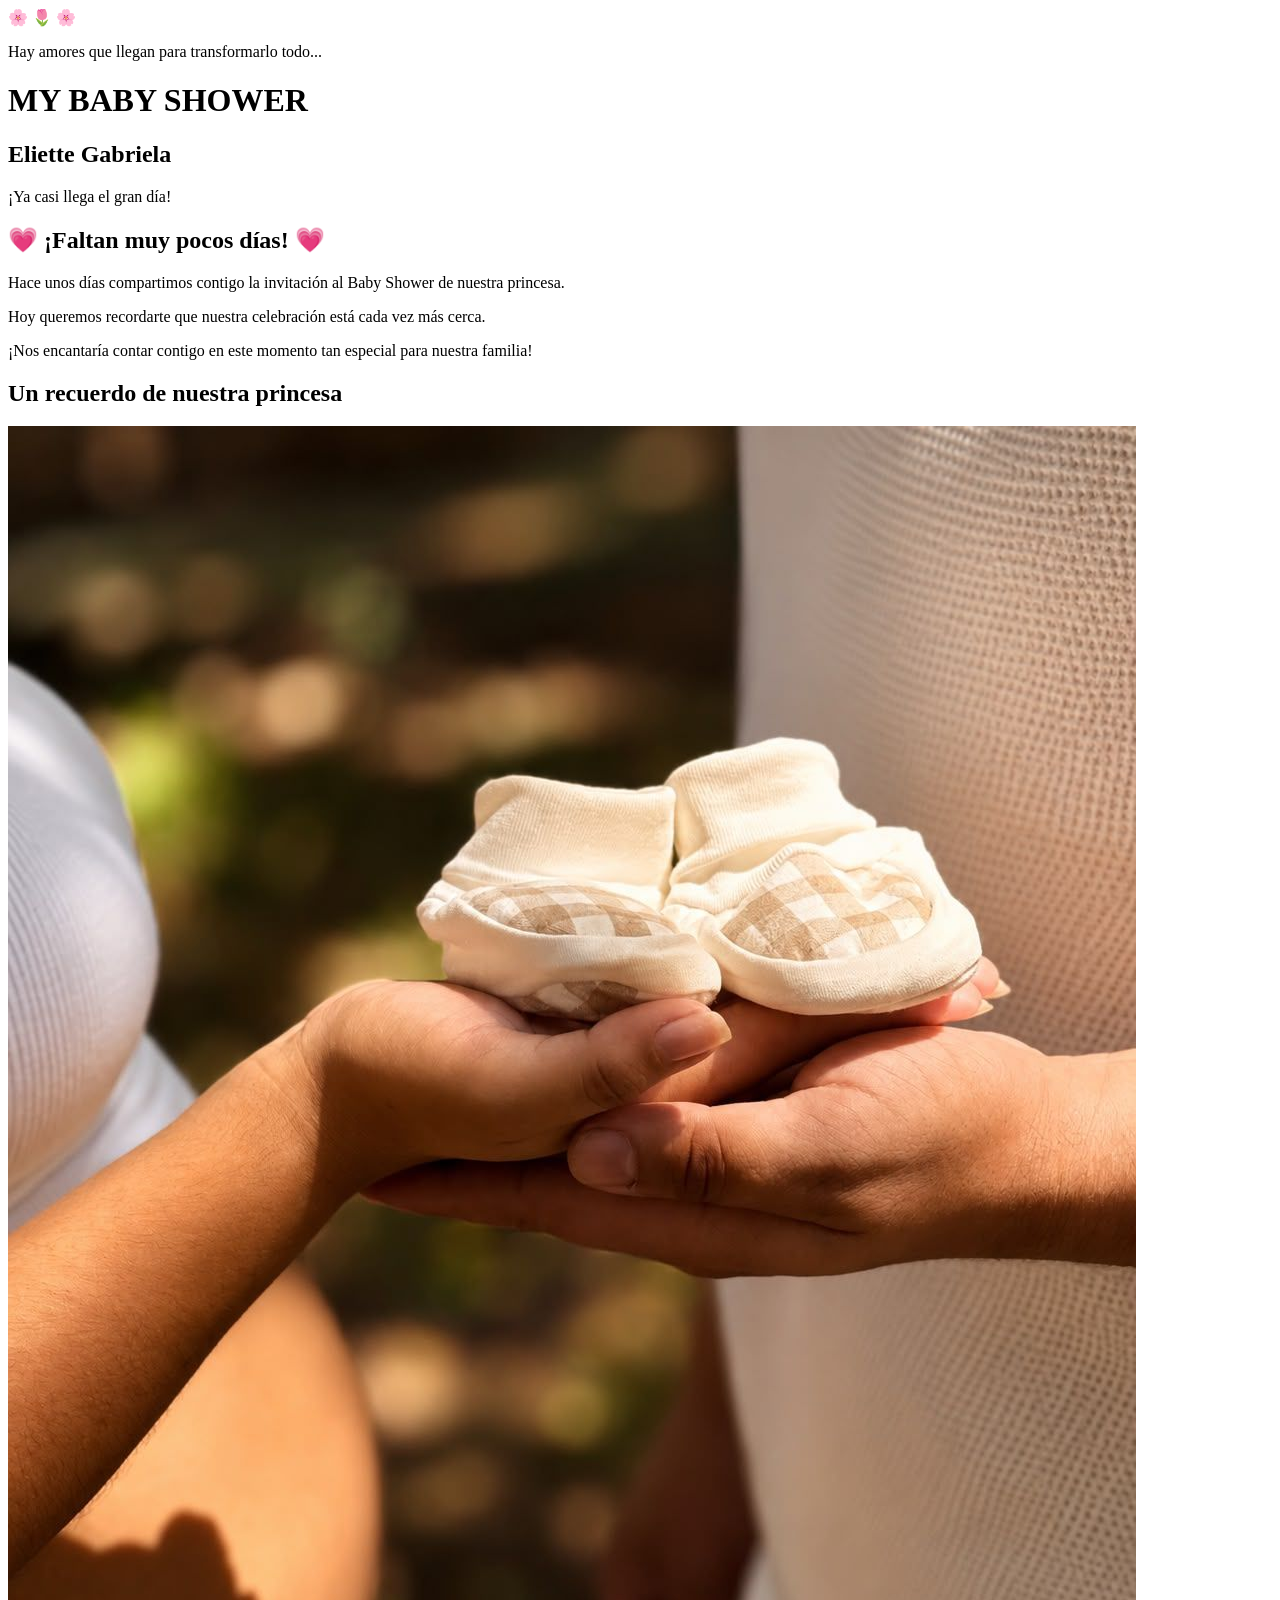
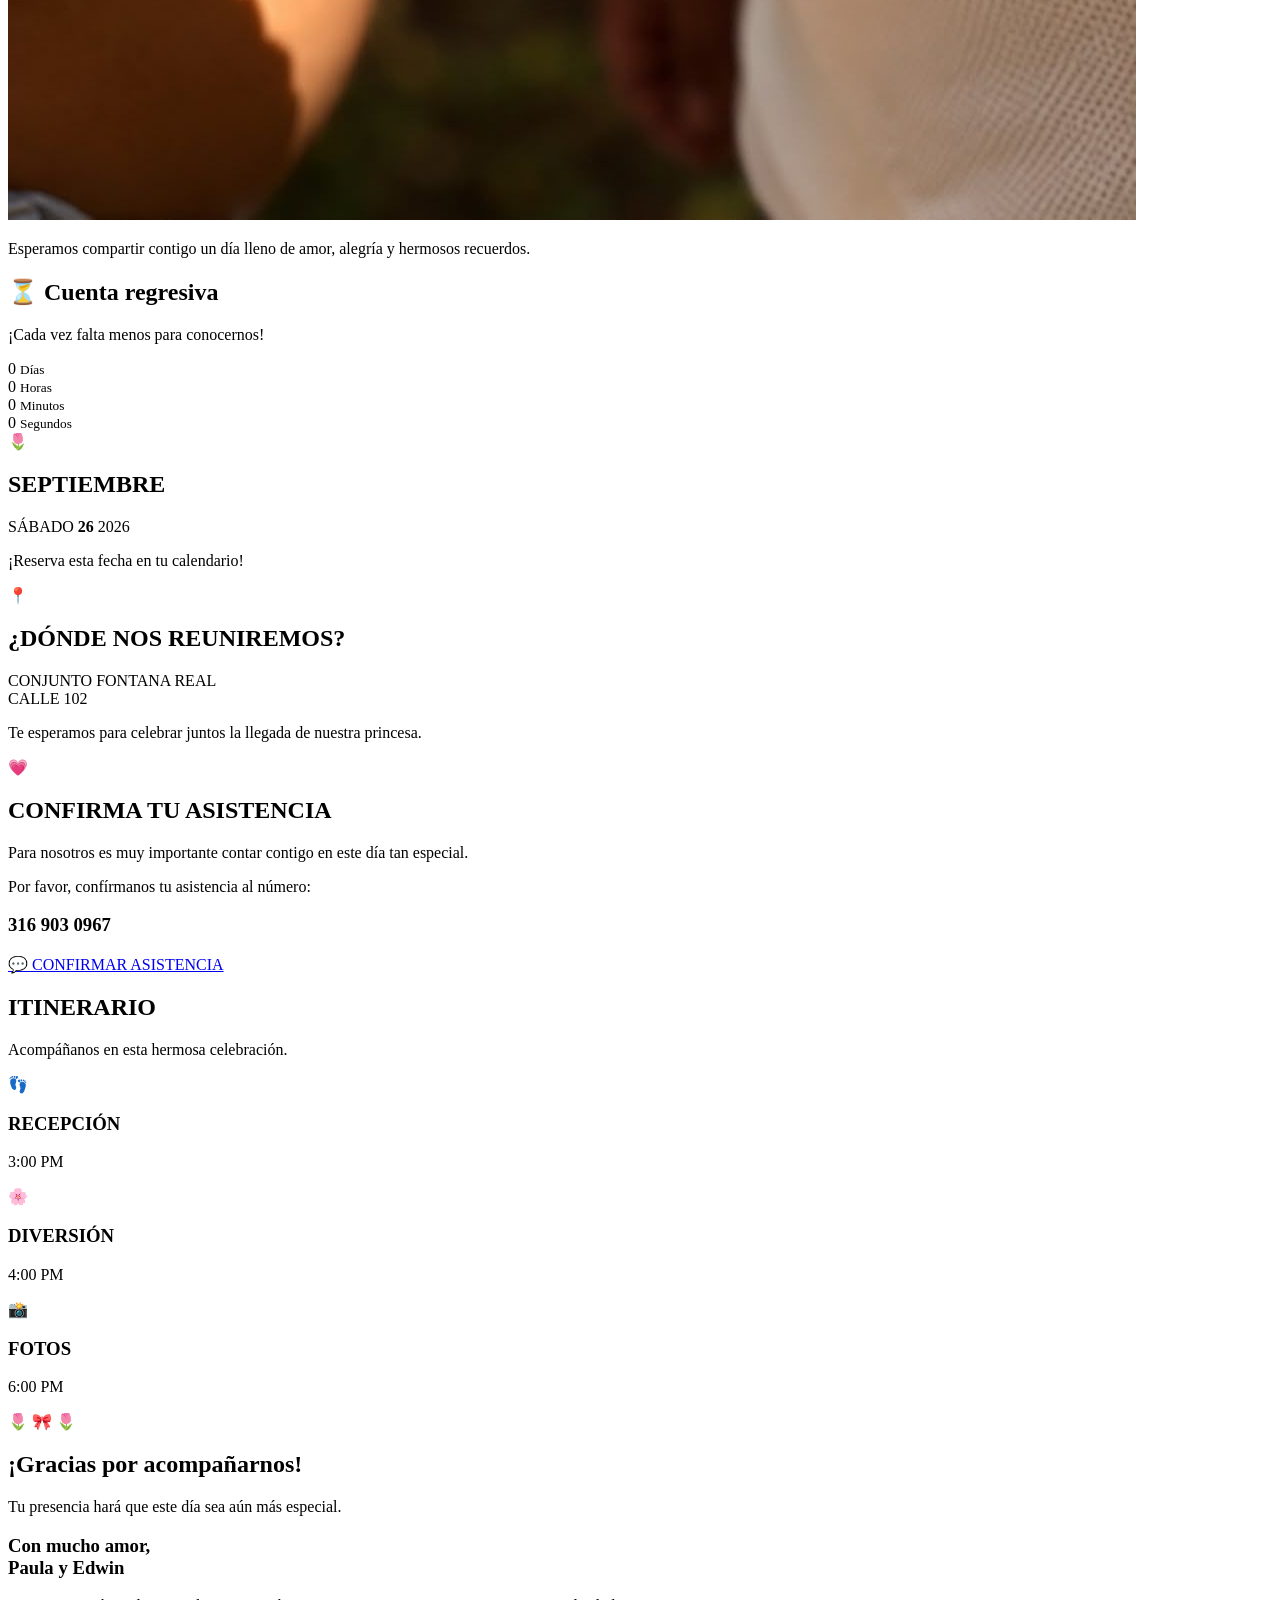
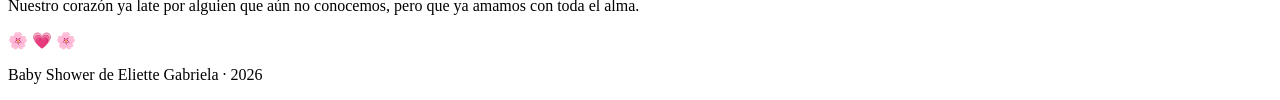
==== index.html @ 3321599f "Add files via upload" ====
<!DOCTYPE html>
<html lang="es">

<head>
    <meta charset="UTF-8">
    <meta name="viewport" content="width=device-width, initial-scale=1.0">

    <title>Recordatorio Baby Shower Eliette Gabriela</title>

    <link rel="stylesheet" href="esilosrecorda.css">
</head>

<body>

    <div class="pagina">

        <!-- ENCABEZADO -->
        <header class="encabezado">

            <div class="flores">🌸 🌷 🌸</div>

            <p class="frase">
                Hay amores que llegan para transformarlo todo...
            </p>

            <h1>MY BABY SHOWER</h1>

            <h2>Eliette Gabriela</h2>

            <p class="subtitulo">
                ¡Ya casi llega el gran día!
            </p>

        </header>


        <!-- MENSAJE PRINCIPAL -->
        <section class="bienvenida">

            <h2>💗 ¡Faltan muy pocos días! 💗</h2>

            <p>
                Hace unos días compartimos contigo la invitación
                al Baby Shower de nuestra princesa.
            </p>

            <p>
                Hoy queremos recordarte que nuestra celebración
                está cada vez más cerca.
            </p>

            <p>
                ¡Nos encantaría contar contigo en este momento
                tan especial para nuestra familia!
            </p>

        </section>


        <!-- ESPACIO PARA COLOCAR UNA FOTOGRAFÍA -->
        <section class="seccion-foto">

            <h2>Un recuerdo de nuestra princesa</h2>

            <!--
                ESPACIO PARA TU FOTO

                Guarda tu imagen en una carpeta llamada "imagenes"
                y cambia el nombre del archivo en src.

                Ejemplo:
                src="imagenes/foto-baby-shower.jpg"
            -->

            <div class="marco-foto">

               <img src="imagen4.PNG" alt="foto del baby shower">

            </div>

            <!-- Puedes escribir un mensaje debajo de la foto -->
            <p class="texto-foto">
                Esperamos compartir contigo un día lleno de amor,
                alegría y hermosos recuerdos.
            </p>

        </section>


        <!-- CUENTA REGRESIVA -->
        <section class="cuenta-regresiva">

            <h2>⏳ Cuenta regresiva</h2>

            <p>¡Cada vez falta menos para conocernos!</p>

            <div class="contador">

                <div class="tiempo">
                    <span id="dias">0</span>
                    <small>Días</small>
                </div>

                <div class="tiempo">
                    <span id="horas">0</span>
                    <small>Horas</small>
                </div>

                <div class="tiempo">
                    <span id="minutos">0</span>
                    <small>Minutos</small>
                </div>

                <div class="tiempo">
                    <span id="segundos">0</span>
                    <small>Segundos</small>
                </div>

            </div>

        </section>


        <!-- FECHA -->
        <section class="fecha-evento">

            <div class="icono">🌷</div>

            <h2>SEPTIEMBRE</h2>

            <div class="fecha">

                <span>SÁBADO</span>

                <strong>26</strong>

                <span>2026</span>

            </div>

            <p>
                ¡Reserva esta fecha en tu calendario!
            </p>

        </section>


        <!-- LUGAR DEL EVENTO -->
        <section class="tarjeta">

            <div class="icono">📍</div>

            <h2>¿DÓNDE NOS REUNIREMOS?</h2>

            <p class="lugar">
                CONJUNTO FONTANA REAL<br>
                CALLE 102
            </p>

            <p>
                Te esperamos para celebrar juntos
                la llegada de nuestra princesa.
            </p>

        </section>


        <!-- CONFIRMACIÓN DE ASISTENCIA -->
        <section class="confirmacion">

            <div class="icono">💗</div>

            <h2>CONFIRMA TU ASISTENCIA</h2>

            <p>
                Para nosotros es muy importante contar contigo
                en este día tan especial.
            </p>

            <p>
                Por favor, confírmanos tu asistencia al número:
            </p>

            <h3>316 903 0967</h3>

            <a class="boton-whatsapp"
               href="https://wa.me/573169030967?text=Hola%2C%20confirmo%20mi%20asistencia%20al%20Baby%20Shower%20de%20Eliette%20Gabriela."
               target="_blank">

                💬 CONFIRMAR ASISTENCIA

            </a>

        </section>


        <!-- ITINERARIO -->
        <section class="itinerario">

            <h2>ITINERARIO</h2>

            <p>
                Acompáñanos en esta hermosa celebración.
            </p>

            <div class="evento">
                <div class="evento-icono">👣</div>

                <div>
                    <h3>RECEPCIÓN</h3>
                    <p>3:00 PM</p>
                </div>
            </div>

            <div class="linea"></div>

            <div class="evento">
                <div class="evento-icono">🌸</div>

                <div>
                    <h3>DIVERSIÓN</h3>
                    <p>4:00 PM</p>
                </div>
            </div>

            <div class="linea"></div>

            <div class="evento">
                <div class="evento-icono">📸</div>

                <div>
                    <h3>FOTOS</h3>
                    <p>6:00 PM</p>
                </div>
            </div>

        </section>


        <!-- DESPEDIDA -->
        <section class="despedida">

            <div class="flores">🌷 🎀 🌷</div>

            <h2>¡Gracias por acompañarnos!</h2>

            <p>
                Tu presencia hará que este día sea
                aún más especial.
            </p>

            <h3>
                Con mucho amor,<br>
                Paula y Edwin
            </h3>

            <p class="frase-final">
                Nuestro corazón ya late por alguien que aún no
                conocemos, pero que ya amamos con toda el alma.
            </p>

            <div class="flores">🌸 💗 🌸</div>

        </section>


        <!-- PIE DE PÁGINA -->
        <footer>

            <p>
                Baby Shower de Eliette Gabriela · 2026
            </p>

        </footer>

    </div>


    <!-- CUENTA REGRESIVA -->
    <script>

        const fechaEvento =
            new Date("2026-09-26T15:00:00-05:00").getTime();

        function actualizarCuentaRegresiva() {

            const ahora = new Date().getTime();

            const diferencia = fechaEvento - ahora;

            if (diferencia <= 0) {

                document.getElementById("dias").textContent = "0";
                document.getElementById("horas").textContent = "0";
                document.getElementById("minutos").textContent = "0";
                document.getElementById("segundos").textContent = "0";

                return;
            }

            const dias = Math.floor(
                diferencia / (1000 * 60 * 60 * 24)
            );

            const horas = Math.floor(
                (diferencia % (1000 * 60 * 60 * 24)) /
                (1000 * 60 * 60)
            );

            const minutos = Math.floor(
                (diferencia % (1000 * 60 * 60)) /
                (1000 * 60)
            );

            const segundos = Math.floor(
                (diferencia % (1000 * 60)) / 1000
            );

            document.getElementById("dias").textContent = dias;
            document.getElementById("horas").textContent = horas;
            document.getElementById("minutos").textContent = minutos;
            document.getElementById("segundos").textContent = segundos;

        }

        actualizarCuentaRegresiva();

        setInterval(actualizarCuentaRegresiva, 1000);

    </script>

</body>

</html>
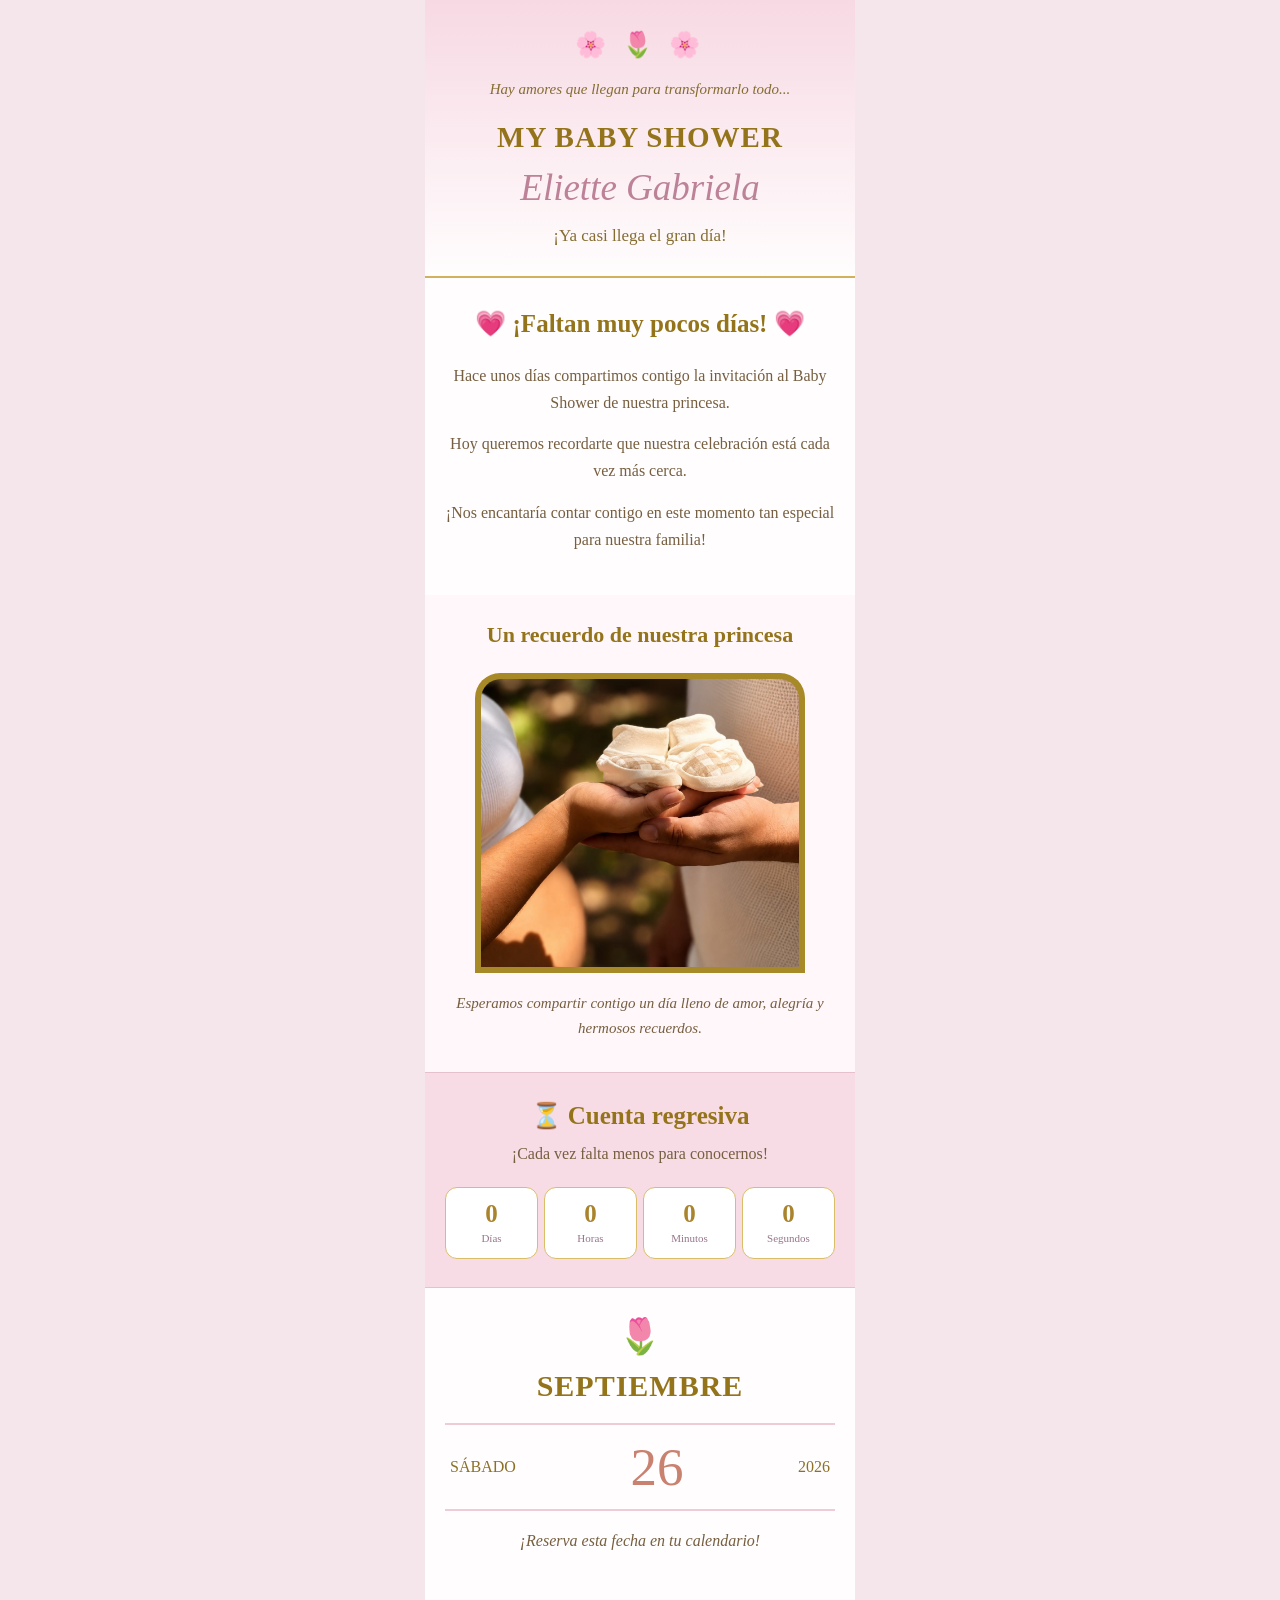
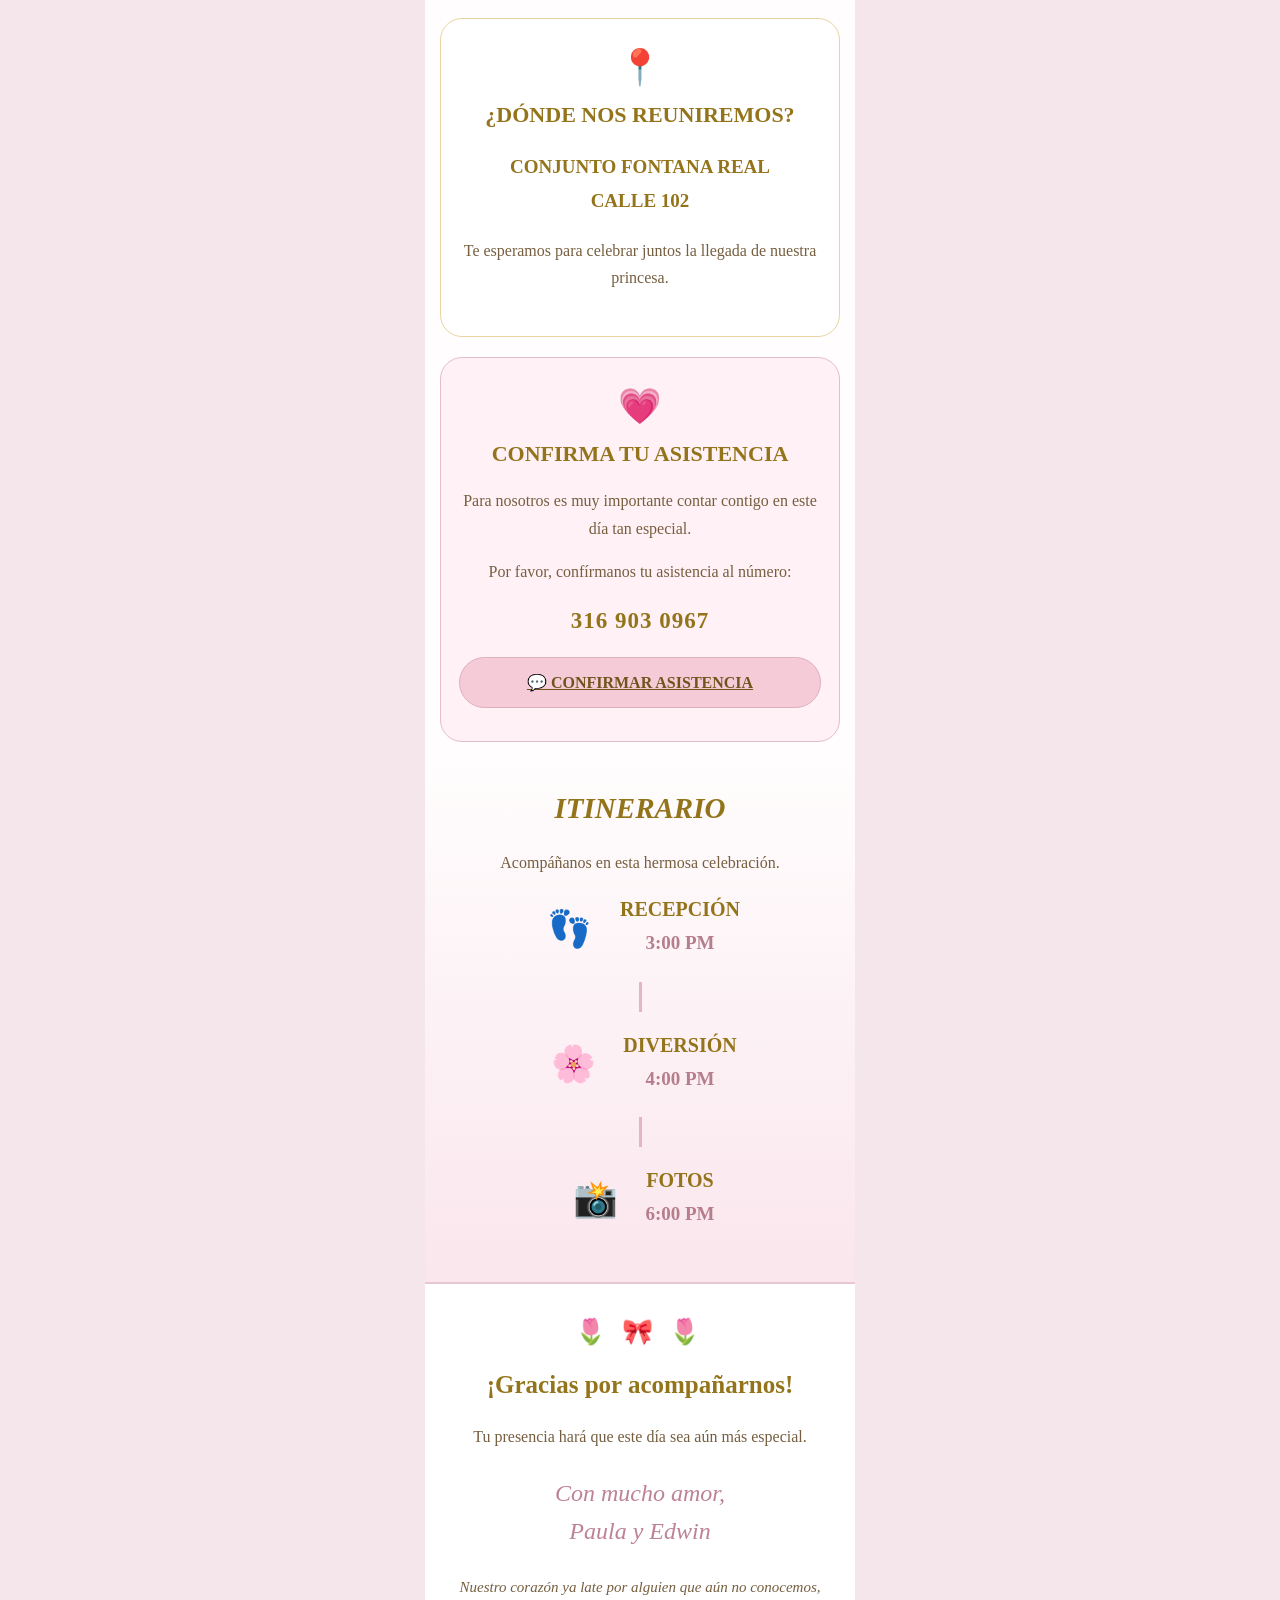
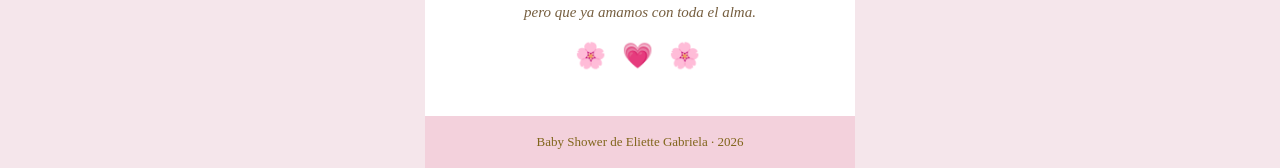
==== commit 9f5e4df4: "Update index.html" ====
--- a/index.html
+++ b/index.html
@@ -8,7 +8,7 @@
 
     <title>Recordatorio Baby Shower Eliette Gabriela</title>
 
-    <link rel="stylesheet" href="esilosrecorda.css">
+    <link rel="stylesheet" href="estilos.css">
 </head>
 
 <body>
@@ -332,4 +332,4 @@
 
 </body>
 
-</html>+</html>
--- a/estilos.css
+++ b/estilos.css
@@ -0,0 +1,599 @@
+
+/* =========================
+   CONFIGURACIÓN GENERAL
+========================= */
+
+* {
+    box-sizing: border-box;
+}
+
+html {
+    scroll-behavior: smooth;
+}
+
+body {
+    margin: 0;
+    padding: 0;
+
+    background-color: #f5e6eb;
+
+    font-family: Georgia, "Times New Roman", serif;
+
+    color: #80651b;
+
+    text-align: center;
+}
+
+
+/* =========================
+   PÁGINA PRINCIPAL
+========================= */
+
+.pagina {
+    width: 100%;
+
+    max-width: 430px;
+
+    min-height: 100vh;
+
+    margin: 0 auto;
+
+    background-color: #fffdfd;
+
+    overflow: hidden;
+}
+
+
+/* =========================
+   ENCABEZADO
+========================= */
+
+.encabezado {
+    padding: 25px 20px 30px;
+
+    background: linear-gradient(
+        to bottom,
+        #f7d9e3,
+        #fffdfd
+    );
+
+    border-bottom: 2px solid #d1b15b;
+}
+
+.flores {
+    font-size: 25px;
+
+    letter-spacing: 5px;
+
+    margin: 5px 0 18px;
+}
+
+.frase {
+    font-size: 15px;
+
+    font-style: italic;
+
+    line-height: 1.6;
+
+    color: #856d32;
+
+    margin: 0 5px 20px;
+}
+
+.encabezado h1 {
+    font-size: 29px;
+
+    letter-spacing: 1px;
+
+    margin: 10px 0;
+
+    color: #94741b;
+}
+
+.encabezado h2 {
+    font-size: 37px;
+
+    font-weight: normal;
+
+    font-style: italic;
+
+    margin: 12px 0;
+
+    color: #bd8298;
+}
+
+.subtitulo {
+    font-size: 17px;
+
+    color: #856d32;
+
+    margin-bottom: 0;
+}
+
+
+/* =========================
+   SECCIONES GENERALES
+========================= */
+
+section {
+    padding: 28px 20px;
+}
+
+section h2 {
+    color: #94741b;
+}
+
+section p {
+    font-size: 16px;
+
+    line-height: 1.7;
+
+    color: #765f40;
+}
+
+
+/* =========================
+   BIENVENIDA
+========================= */
+
+.bienvenida {
+    background-color: #fffdfd;
+}
+
+.bienvenida h2 {
+    font-size: 25px;
+
+    line-height: 1.4;
+
+    margin-top: 0;
+}
+
+.bienvenida p {
+    margin: 14px 0;
+}
+
+
+/* =========================
+   ESPACIO PARA LA FOTO
+========================= */
+
+.seccion-foto {
+    padding: 25px 20px 30px;
+
+    background-color: #fff7fa;
+}
+
+.seccion-foto h2 {
+    font-size: 22px;
+
+    line-height: 1.4;
+
+    margin: 0 0 22px;
+}
+
+
+/* Marco donde aparecerá la imagen */
+
+.marco-foto {
+    width: 100%;
+
+    max-width: 330px;
+
+    height: 300px;
+
+    margin: 0 auto;
+
+    padding: 6px;
+
+    background-color: #a88928;
+
+    border-radius: 25px 25px 0 0;
+
+    overflow: hidden;
+
+    display: flex;
+
+    align-items: center;
+
+    justify-content: center;
+}
+
+
+/* Imagen que colocarás */
+
+.marco-foto img {
+    width: 100%;
+
+    height: 100%;
+
+    object-fit: cover;
+
+    display: block;
+
+    border-radius: 20px 20px 0 0;
+}
+
+
+/*
+   Si todavía no tienes una foto,
+   puedes dejar temporalmente esta imagen
+   o reemplazarla por una imagen tuya.
+*/
+
+.texto-foto {
+    font-style: italic;
+
+    font-size: 15px !important;
+
+    margin: 18px 5px 0;
+}
+
+
+/* =========================
+   CUENTA REGRESIVA
+========================= */
+
+.cuenta-regresiva {
+    margin: 0;
+
+    background-color: #f8dce5;
+
+    border-top: 1px solid #e6c1cd;
+
+    border-bottom: 1px solid #e6c1cd;
+}
+
+.cuenta-regresiva h2 {
+    font-size: 25px;
+
+    margin: 0 0 10px;
+}
+
+.cuenta-regresiva p {
+    margin-top: 0;
+}
+
+.contador {
+    display: grid;
+
+    grid-template-columns: repeat(4, 1fr);
+
+    gap: 6px;
+
+    margin-top: 20px;
+}
+
+.tiempo {
+    background-color: white;
+
+    border: 1px solid #d9bd68;
+
+    border-radius: 12px;
+
+    padding: 12px 3px;
+}
+
+.tiempo span {
+    display: block;
+
+    font-size: 25px;
+
+    font-weight: bold;
+
+    color: #aa842d;
+}
+
+.tiempo small {
+    font-size: 11px;
+
+    color: #96758a;
+}
+
+
+/* =========================
+   FECHA
+========================= */
+
+.fecha-evento {
+    background-color: #fffdfd;
+}
+
+.fecha-evento .icono {
+    font-size: 35px;
+}
+
+.fecha-evento h2 {
+    font-size: 30px;
+
+    letter-spacing: 1px;
+
+    margin: 10px 0 20px;
+}
+
+.fecha {
+    display: flex;
+
+    align-items: center;
+
+    justify-content: space-between;
+
+    gap: 8px;
+
+    padding: 12px 5px;
+
+    border-top: 2px solid #efcbd5;
+
+    border-bottom: 2px solid #efcbd5;
+}
+
+.fecha span {
+    font-size: 16px;
+
+    color: #8b7026;
+}
+
+.fecha strong {
+    font-size: 53px;
+
+    font-weight: normal;
+
+    color: #c98170;
+}
+
+.fecha-evento p {
+    font-style: italic;
+}
+
+
+/* =========================
+   TARJETAS
+========================= */
+
+.tarjeta,
+.confirmacion {
+    margin: 20px 15px;
+
+    padding: 28px 18px;
+
+    background-color: white;
+
+    border: 1px solid #ead5a2;
+
+    border-radius: 22px;
+}
+
+.icono {
+    font-size: 35px;
+
+    margin-bottom: 12px;
+}
+
+.tarjeta h2,
+.confirmacion h2 {
+    font-size: 22px;
+
+    line-height: 1.4;
+
+    margin: 0 0 18px;
+}
+
+.lugar {
+    font-size: 19px !important;
+
+    font-weight: bold;
+
+    line-height: 1.8 !important;
+
+    color: #94741b !important;
+}
+
+
+/* =========================
+   CONFIRMACIÓN
+========================= */
+
+.confirmacion {
+    background-color: #fff1f5;
+
+    border-color: #e5bdc9;
+}
+
+.confirmacion h3 {
+    font-size: 23px;
+
+    letter-spacing: 1px;
+
+    color: #94741b;
+}
+
+.boton-whatsapp {
+    display: block;
+
+    width: 100%;
+
+    padding: 15px 10px;
+
+    margin: 20px auto 5px;
+
+    border-radius: 30px;
+
+    background-color: #f4cbd7;
+
+    border: 1px solid #dfafbe;
+
+    color: #70541d;
+
+    font-family: Georgia, "Times New Roman", serif;
+
+    font-size: 16px;
+
+    font-weight: bold;
+
+    text-decoration: underline;
+
+    transition: background-color 0.3s;
+}
+
+.boton-whatsapp:hover {
+    background-color: #e8aabd;
+}
+
+
+/* =========================
+   ITINERARIO
+========================= */
+
+.itinerario {
+    background: linear-gradient(
+        to bottom,
+        #fffdfd,
+        #fae6ed
+    );
+
+    padding: 30px 20px;
+}
+
+.itinerario h2 {
+    font-size: 29px;
+
+    font-style: italic;
+
+    margin-top: 0;
+}
+
+.evento {
+    display: flex;
+
+    align-items: center;
+
+    justify-content: center;
+
+    gap: 20px;
+
+    margin: 22px 0;
+}
+
+.evento-icono {
+    width: 60px;
+
+    font-size: 36px;
+}
+
+.evento h3 {
+    font-size: 20px;
+
+    margin: 0 0 6px;
+
+    color: #94741b;
+}
+
+.evento p {
+    margin: 0;
+
+    font-size: 19px;
+
+    font-weight: bold;
+
+    color: #b67d8c;
+}
+
+.linea {
+    width: 3px;
+
+    height: 30px;
+
+    margin: 0 auto;
+
+    background-color: #e6b5c5;
+}
+
+
+/* =========================
+   DESPEDIDA
+========================= */
+
+.despedida {
+    background-color: white;
+
+    border-top: 2px solid #e8c7d1;
+}
+
+.despedida h2 {
+    font-size: 25px;
+
+    line-height: 1.4;
+}
+
+.despedida h3 {
+    font-size: 24px;
+
+    font-weight: normal;
+
+    font-style: italic;
+
+    line-height: 1.6;
+
+    color: #bd8298;
+}
+
+.frase-final {
+    font-style: italic;
+
+    font-size: 15px !important;
+}
+
+
+/* =========================
+   PIE DE PÁGINA
+========================= */
+
+footer {
+    padding: 18px 10px;
+
+    background-color: #f3d1dc;
+
+    color: #80651b;
+}
+
+footer p {
+    font-size: 13px;
+
+    margin: 0;
+}
+
+
+/* =========================
+   CELULARES PEQUEÑOS
+========================= */
+
+@media (max-width: 350px) {
+
+    .encabezado h1 {
+        font-size: 25px;
+    }
+
+    .encabezado h2 {
+        font-size: 32px;
+    }
+
+    .fecha strong {
+        font-size: 43px;
+    }
+
+    .fecha span {
+        font-size: 13px;
+    }
+
+    .tiempo span {
+        font-size: 21px;
+    }
+
+    .tiempo small {
+        font-size: 10px;
+    }
+
+    .marco-foto {
+        height: 250px;
+    }
+
+}
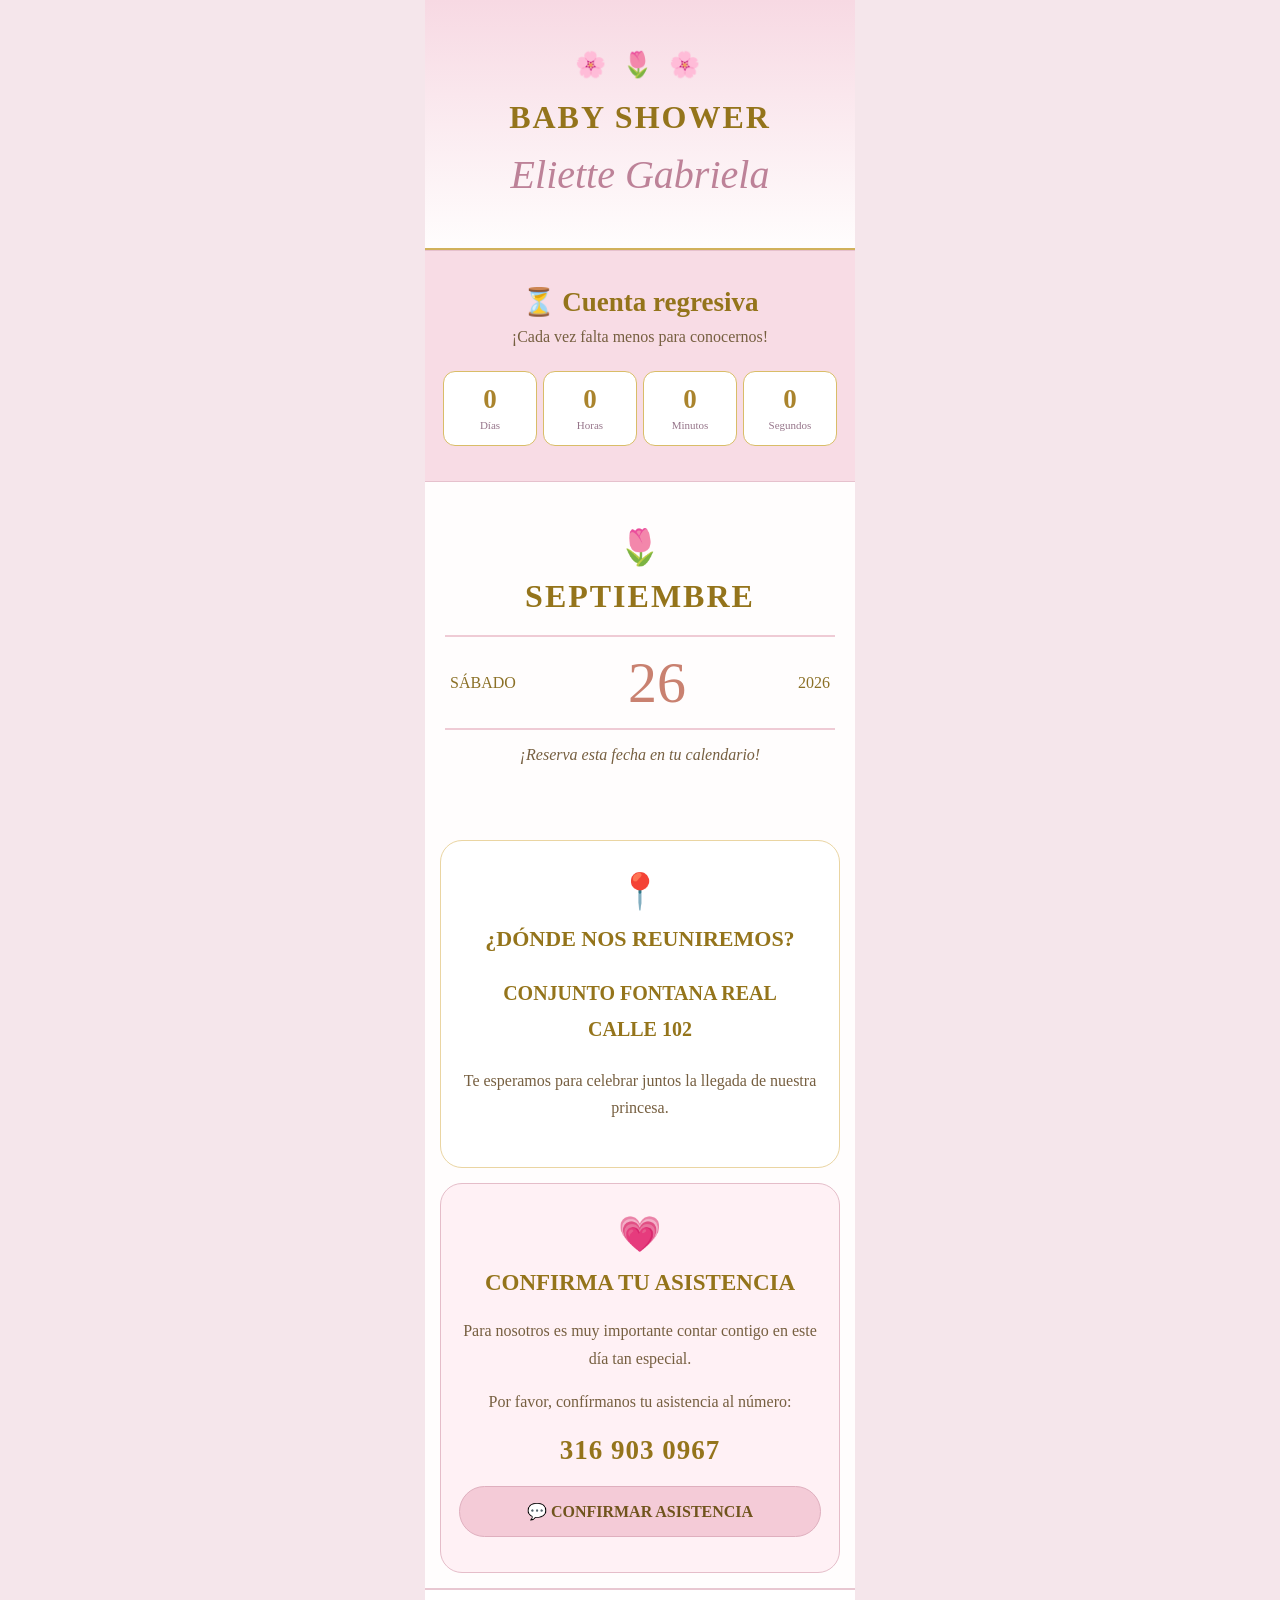
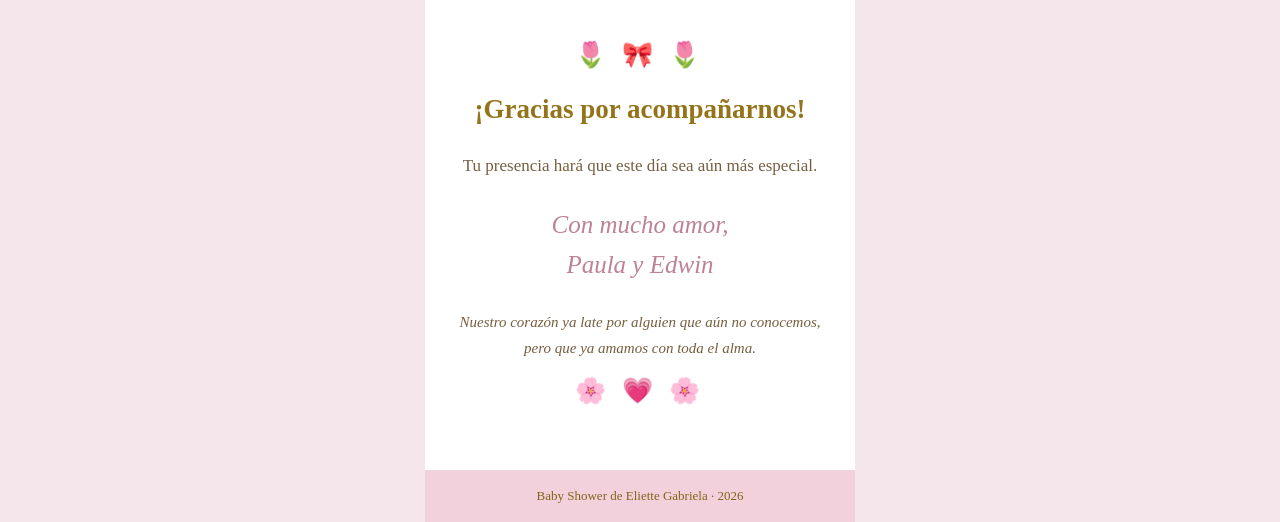
==== commit 08a9f9ec: "Add files via upload" ====
--- a/index.html
+++ b/index.html
@@ -1,4 +1,3 @@
-
 <!DOCTYPE html>
 <html lang="es">
 
@@ -6,7 +5,7 @@
     <meta charset="UTF-8">
     <meta name="viewport" content="width=device-width, initial-scale=1.0">
 
-    <title>Recordatorio Baby Shower Eliette Gabriela</title>
+    <title>Baby Shower Eliette Gabriela</title>
 
     <link rel="stylesheet" href="estilos.css">
 </head>
@@ -20,72 +19,11 @@
 
             <div class="flores">🌸 🌷 🌸</div>
 
-            <p class="frase">
-                Hay amores que llegan para transformarlo todo...
-            </p>
-
-            <h1>MY BABY SHOWER</h1>
+            <h1>BABY SHOWER</h1>
 
             <h2>Eliette Gabriela</h2>
 
-            <p class="subtitulo">
-                ¡Ya casi llega el gran día!
-            </p>
-
         </header>
-
-
-        <!-- MENSAJE PRINCIPAL -->
-        <section class="bienvenida">
-
-            <h2>💗 ¡Faltan muy pocos días! 💗</h2>
-
-            <p>
-                Hace unos días compartimos contigo la invitación
-                al Baby Shower de nuestra princesa.
-            </p>
-
-            <p>
-                Hoy queremos recordarte que nuestra celebración
-                está cada vez más cerca.
-            </p>
-
-            <p>
-                ¡Nos encantaría contar contigo en este momento
-                tan especial para nuestra familia!
-            </p>
-
-        </section>
-
-
-        <!-- ESPACIO PARA COLOCAR UNA FOTOGRAFÍA -->
-        <section class="seccion-foto">
-
-            <h2>Un recuerdo de nuestra princesa</h2>
-
-            <!--
-                ESPACIO PARA TU FOTO
-
-                Guarda tu imagen en una carpeta llamada "imagenes"
-                y cambia el nombre del archivo en src.
-
-                Ejemplo:
-                src="imagenes/foto-baby-shower.jpg"
-            -->
-
-            <div class="marco-foto">
-
-               <img src="imagen4.PNG" alt="foto del baby shower">
-
-            </div>
-
-            <!-- Puedes escribir un mensaje debajo de la foto -->
-            <p class="texto-foto">
-                Esperamos compartir contigo un día lleno de amor,
-                alegría y hermosos recuerdos.
-            </p>
-
-        </section>
 
 
         <!-- CUENTA REGRESIVA -->
@@ -146,7 +84,7 @@
         </section>
 
 
-        <!-- LUGAR DEL EVENTO -->
+        <!-- LUGAR -->
         <section class="tarjeta">
 
             <div class="icono">📍</div>
@@ -166,7 +104,7 @@
         </section>
 
 
-        <!-- CONFIRMACIÓN DE ASISTENCIA -->
+        <!-- CONFIRMACIÓN -->
         <section class="confirmacion">
 
             <div class="icono">💗</div>
@@ -191,49 +129,6 @@
                 💬 CONFIRMAR ASISTENCIA
 
             </a>
-
-        </section>
-
-
-        <!-- ITINERARIO -->
-        <section class="itinerario">
-
-            <h2>ITINERARIO</h2>
-
-            <p>
-                Acompáñanos en esta hermosa celebración.
-            </p>
-
-            <div class="evento">
-                <div class="evento-icono">👣</div>
-
-                <div>
-                    <h3>RECEPCIÓN</h3>
-                    <p>3:00 PM</p>
-                </div>
-            </div>
-
-            <div class="linea"></div>
-
-            <div class="evento">
-                <div class="evento-icono">🌸</div>
-
-                <div>
-                    <h3>DIVERSIÓN</h3>
-                    <p>4:00 PM</p>
-                </div>
-            </div>
-
-            <div class="linea"></div>
-
-            <div class="evento">
-                <div class="evento-icono">📸</div>
-
-                <div>
-                    <h3>FOTOS</h3>
-                    <p>6:00 PM</p>
-                </div>
-            </div>
 
         </section>
 
@@ -321,7 +216,6 @@
             document.getElementById("horas").textContent = horas;
             document.getElementById("minutos").textContent = minutos;
             document.getElementById("segundos").textContent = segundos;
-
         }
 
         actualizarCuentaRegresiva();
@@ -332,4 +226,4 @@
 
 </body>
 
-</html>
+</html>
--- a/estilos.css
+++ b/estilos.css
@@ -1,8 +1,3 @@
-
-/* =========================
-   CONFIGURACIÓN GENERAL
-========================= */
-
 * {
     box-sizing: border-box;
 }
@@ -14,7 +9,6 @@
 body {
     margin: 0;
     padding: 0;
-
     background-color: #f5e6eb;
 
     font-family: Georgia, "Times New Roman", serif;
@@ -26,12 +20,11 @@
 
 
 /* =========================
-   PÁGINA PRINCIPAL
+   PÁGINA
 ========================= */
 
 .pagina {
     width: 100%;
-
     max-width: 430px;
 
     min-height: 100vh;
@@ -49,7 +42,8 @@
 ========================= */
 
 .encabezado {
-    padding: 25px 20px 30px;
+
+    padding: 45px 20px 50px;
 
     background: linear-gradient(
         to bottom,
@@ -61,504 +55,396 @@
 }
 
 .flores {
+
     font-size: 25px;
 
     letter-spacing: 5px;
 
-    margin: 5px 0 18px;
-}
-
-.frase {
-    font-size: 15px;
+    margin: 5px 0 20px;
+}
+
+.encabezado h1 {
+
+    font-size: 32px;
+
+    letter-spacing: 2px;
+
+    margin: 10px 0 15px;
+
+    color: #94741b;
+}
+
+.encabezado h2 {
+
+    font-size: 40px;
+
+    font-weight: normal;
 
     font-style: italic;
 
+    margin: 0;
+
+    color: #bd8298;
+}
+
+
+/* =========================
+   CUENTA REGRESIVA
+========================= */
+
+.cuenta-regresiva {
+
+    padding: 35px 18px;
+
+    background-color: #f8dce5;
+
+    border-top: 1px solid #e6c1cd;
+
+    border-bottom: 1px solid #e6c1cd;
+}
+
+.cuenta-regresiva h2 {
+
+    font-size: 27px;
+
+    margin: 0 0 10px;
+
+    color: #94741b;
+}
+
+.cuenta-regresiva p {
+
+    margin: 0 0 25px;
+
+    font-size: 16px;
+
+    color: #765f40;
+}
+
+
+/* CONTADOR */
+
+.contador {
+
+    display: grid;
+
+    grid-template-columns: repeat(4, 1fr);
+
+    gap: 6px;
+}
+
+.tiempo {
+
+    background-color: white;
+
+    border: 1px solid #d9bd68;
+
+    border-radius: 12px;
+
+    padding: 12px 3px;
+}
+
+.tiempo span {
+
+    display: block;
+
+    font-size: 27px;
+
+    font-weight: bold;
+
+    color: #aa842d;
+}
+
+.tiempo small {
+
+    font-size: 11px;
+
+    color: #96758a;
+}
+
+
+/* =========================
+   FECHA
+========================= */
+
+.fecha-evento {
+
+    padding: 45px 20px;
+
+    background-color: #fffdfd;
+}
+
+.fecha-evento .icono {
+
+    font-size: 35px;
+
+    margin-bottom: 10px;
+}
+
+.fecha-evento h2 {
+
+    font-size: 32px;
+
+    letter-spacing: 2px;
+
+    margin: 10px 0 20px;
+
+    color: #94741b;
+}
+
+.fecha {
+
+    display: flex;
+
+    align-items: center;
+
+    justify-content: space-between;
+
+    gap: 8px;
+
+    padding: 12px 5px;
+
+    border-top: 2px solid #efcbd5;
+
+    border-bottom: 2px solid #efcbd5;
+}
+
+.fecha span {
+
+    font-size: 16px;
+
+    color: #8b7026;
+}
+
+.fecha strong {
+
+    font-size: 58px;
+
+    font-weight: normal;
+
+    color: #c98170;
+}
+
+.fecha-evento p {
+
+    font-size: 16px;
+
+    font-style: italic;
+
+    color: #765f40;
+}
+
+
+/* =========================
+   LUGAR
+========================= */
+
+.tarjeta {
+
+    margin: 15px;
+
+    padding: 30px 18px;
+
+    background-color: white;
+
+    border: 1px solid #ead5a2;
+
+    border-radius: 22px;
+}
+
+.icono {
+
+    font-size: 35px;
+
+    margin-bottom: 12px;
+}
+
+.tarjeta h2 {
+
+    font-size: 22px;
+
+    line-height: 1.4;
+
+    margin: 0 0 18px;
+
+    color: #94741b;
+}
+
+.tarjeta p {
+
+    font-size: 16px;
+
+    line-height: 1.7;
+
+    color: #765f40;
+}
+
+.tarjeta .lugar {
+
+    font-size: 20px;
+
+    font-weight: bold;
+
+    line-height: 1.8;
+
+    color: #94741b;
+}
+
+
+/* =========================
+   CONFIRMACIÓN
+========================= */
+
+.confirmacion {
+
+    margin: 15px;
+
+    padding: 30px 18px;
+
+    background-color: #fff1f5;
+
+    border: 1px solid #e5bdc9;
+
+    border-radius: 22px;
+}
+
+.confirmacion h2 {
+
+    font-size: 23px;
+
+    line-height: 1.4;
+
+    margin: 0 0 18px;
+
+    color: #94741b;
+}
+
+.confirmacion p {
+
+    font-size: 16px;
+
+    line-height: 1.7;
+
+    color: #765f40;
+}
+
+.confirmacion h3 {
+
+    font-size: 27px;
+
+    letter-spacing: 1px;
+
+    color: #94741b;
+
+    margin: 20px 0;
+}
+
+
+/* BOTÓN WHATSAPP */
+
+.boton-whatsapp {
+
+    display: block;
+
+    width: 100%;
+
+    padding: 15px 10px;
+
+    margin: 20px auto 5px;
+
+    border-radius: 30px;
+
+    background-color: #f4cbd7;
+
+    border: 1px solid #dfafbe;
+
+    color: #70541d;
+
+    font-size: 16px;
+
+    font-weight: bold;
+
+    text-decoration: none;
+}
+
+.boton-whatsapp:hover {
+
+    background-color: #e8aabd;
+}
+
+
+/* =========================
+   DESPEDIDA
+========================= */
+
+.despedida {
+
+    padding: 45px 20px;
+
+    background-color: white;
+
+    border-top: 2px solid #e8c7d1;
+}
+
+.despedida h2 {
+
+    font-size: 27px;
+
+    line-height: 1.4;
+
+    color: #94741b;
+}
+
+.despedida p {
+
+    font-size: 17px;
+
+    line-height: 1.7;
+
+    color: #765f40;
+}
+
+.despedida h3 {
+
+    font-size: 25px;
+
+    font-weight: normal;
+
+    font-style: italic;
+
     line-height: 1.6;
 
-    color: #856d32;
-
-    margin: 0 5px 20px;
-}
-
-.encabezado h1 {
-    font-size: 29px;
-
-    letter-spacing: 1px;
-
-    margin: 10px 0;
-
-    color: #94741b;
-}
-
-.encabezado h2 {
-    font-size: 37px;
-
-    font-weight: normal;
+    color: #bd8298;
+
+    margin: 25px 0;
+}
+
+.frase-final {
 
     font-style: italic;
 
-    margin: 12px 0;
-
-    color: #bd8298;
-}
-
-.subtitulo {
-    font-size: 17px;
-
-    color: #856d32;
-
-    margin-bottom: 0;
-}
-
-
-/* =========================
-   SECCIONES GENERALES
-========================= */
-
-section {
-    padding: 28px 20px;
-}
-
-section h2 {
-    color: #94741b;
-}
-
-section p {
-    font-size: 16px;
-
-    line-height: 1.7;
-
-    color: #765f40;
-}
-
-
-/* =========================
-   BIENVENIDA
-========================= */
-
-.bienvenida {
-    background-color: #fffdfd;
-}
-
-.bienvenida h2 {
-    font-size: 25px;
-
-    line-height: 1.4;
-
-    margin-top: 0;
-}
-
-.bienvenida p {
-    margin: 14px 0;
-}
-
-
-/* =========================
-   ESPACIO PARA LA FOTO
-========================= */
-
-.seccion-foto {
-    padding: 25px 20px 30px;
-
-    background-color: #fff7fa;
-}
-
-.seccion-foto h2 {
-    font-size: 22px;
-
-    line-height: 1.4;
-
-    margin: 0 0 22px;
-}
-
-
-/* Marco donde aparecerá la imagen */
-
-.marco-foto {
-    width: 100%;
-
-    max-width: 330px;
-
-    height: 300px;
-
-    margin: 0 auto;
-
-    padding: 6px;
-
-    background-color: #a88928;
-
-    border-radius: 25px 25px 0 0;
-
-    overflow: hidden;
-
-    display: flex;
-
-    align-items: center;
-
-    justify-content: center;
-}
-
-
-/* Imagen que colocarás */
-
-.marco-foto img {
-    width: 100%;
-
-    height: 100%;
-
-    object-fit: cover;
-
-    display: block;
-
-    border-radius: 20px 20px 0 0;
-}
-
-
-/*
-   Si todavía no tienes una foto,
-   puedes dejar temporalmente esta imagen
-   o reemplazarla por una imagen tuya.
-*/
-
-.texto-foto {
-    font-style: italic;
-
     font-size: 15px !important;
-
-    margin: 18px 5px 0;
-}
-
-
-/* =========================
-   CUENTA REGRESIVA
-========================= */
-
-.cuenta-regresiva {
+}
+
+
+/* =========================
+   PIE DE PÁGINA
+========================= */
+
+footer {
+
+    padding: 18px 10px;
+
+    background-color: #f3d1dc;
+
+    color: #80651b;
+}
+
+footer p {
+
+    font-size: 13px;
+
     margin: 0;
-
-    background-color: #f8dce5;
-
-    border-top: 1px solid #e6c1cd;
-
-    border-bottom: 1px solid #e6c1cd;
-}
-
-.cuenta-regresiva h2 {
-    font-size: 25px;
-
-    margin: 0 0 10px;
-}
-
-.cuenta-regresiva p {
-    margin-top: 0;
-}
-
-.contador {
-    display: grid;
-
-    grid-template-columns: repeat(4, 1fr);
-
-    gap: 6px;
-
-    margin-top: 20px;
-}
-
-.tiempo {
-    background-color: white;
-
-    border: 1px solid #d9bd68;
-
-    border-radius: 12px;
-
-    padding: 12px 3px;
-}
-
-.tiempo span {
-    display: block;
-
-    font-size: 25px;
-
-    font-weight: bold;
-
-    color: #aa842d;
-}
-
-.tiempo small {
-    font-size: 11px;
-
-    color: #96758a;
-}
-
-
-/* =========================
-   FECHA
-========================= */
-
-.fecha-evento {
-    background-color: #fffdfd;
-}
-
-.fecha-evento .icono {
-    font-size: 35px;
-}
-
-.fecha-evento h2 {
-    font-size: 30px;
-
-    letter-spacing: 1px;
-
-    margin: 10px 0 20px;
-}
-
-.fecha {
-    display: flex;
-
-    align-items: center;
-
-    justify-content: space-between;
-
-    gap: 8px;
-
-    padding: 12px 5px;
-
-    border-top: 2px solid #efcbd5;
-
-    border-bottom: 2px solid #efcbd5;
-}
-
-.fecha span {
-    font-size: 16px;
-
-    color: #8b7026;
-}
-
-.fecha strong {
-    font-size: 53px;
-
-    font-weight: normal;
-
-    color: #c98170;
-}
-
-.fecha-evento p {
-    font-style: italic;
-}
-
-
-/* =========================
-   TARJETAS
-========================= */
-
-.tarjeta,
-.confirmacion {
-    margin: 20px 15px;
-
-    padding: 28px 18px;
-
-    background-color: white;
-
-    border: 1px solid #ead5a2;
-
-    border-radius: 22px;
-}
-
-.icono {
-    font-size: 35px;
-
-    margin-bottom: 12px;
-}
-
-.tarjeta h2,
-.confirmacion h2 {
-    font-size: 22px;
-
-    line-height: 1.4;
-
-    margin: 0 0 18px;
-}
-
-.lugar {
-    font-size: 19px !important;
-
-    font-weight: bold;
-
-    line-height: 1.8 !important;
-
-    color: #94741b !important;
-}
-
-
-/* =========================
-   CONFIRMACIÓN
-========================= */
-
-.confirmacion {
-    background-color: #fff1f5;
-
-    border-color: #e5bdc9;
-}
-
-.confirmacion h3 {
-    font-size: 23px;
-
-    letter-spacing: 1px;
-
-    color: #94741b;
-}
-
-.boton-whatsapp {
-    display: block;
-
-    width: 100%;
-
-    padding: 15px 10px;
-
-    margin: 20px auto 5px;
-
-    border-radius: 30px;
-
-    background-color: #f4cbd7;
-
-    border: 1px solid #dfafbe;
-
-    color: #70541d;
-
-    font-family: Georgia, "Times New Roman", serif;
-
-    font-size: 16px;
-
-    font-weight: bold;
-
-    text-decoration: underline;
-
-    transition: background-color 0.3s;
-}
-
-.boton-whatsapp:hover {
-    background-color: #e8aabd;
-}
-
-
-/* =========================
-   ITINERARIO
-========================= */
-
-.itinerario {
-    background: linear-gradient(
-        to bottom,
-        #fffdfd,
-        #fae6ed
-    );
-
-    padding: 30px 20px;
-}
-
-.itinerario h2 {
-    font-size: 29px;
-
-    font-style: italic;
-
-    margin-top: 0;
-}
-
-.evento {
-    display: flex;
-
-    align-items: center;
-
-    justify-content: center;
-
-    gap: 20px;
-
-    margin: 22px 0;
-}
-
-.evento-icono {
-    width: 60px;
-
-    font-size: 36px;
-}
-
-.evento h3 {
-    font-size: 20px;
-
-    margin: 0 0 6px;
-
-    color: #94741b;
-}
-
-.evento p {
-    margin: 0;
-
-    font-size: 19px;
-
-    font-weight: bold;
-
-    color: #b67d8c;
-}
-
-.linea {
-    width: 3px;
-
-    height: 30px;
-
-    margin: 0 auto;
-
-    background-color: #e6b5c5;
-}
-
-
-/* =========================
-   DESPEDIDA
-========================= */
-
-.despedida {
-    background-color: white;
-
-    border-top: 2px solid #e8c7d1;
-}
-
-.despedida h2 {
-    font-size: 25px;
-
-    line-height: 1.4;
-}
-
-.despedida h3 {
-    font-size: 24px;
-
-    font-weight: normal;
-
-    font-style: italic;
-
-    line-height: 1.6;
-
-    color: #bd8298;
-}
-
-.frase-final {
-    font-style: italic;
-
-    font-size: 15px !important;
-}
-
-
-/* =========================
-   PIE DE PÁGINA
-========================= */
-
-footer {
-    padding: 18px 10px;
-
-    background-color: #f3d1dc;
-
-    color: #80651b;
-}
-
-footer p {
-    font-size: 13px;
-
-    margin: 0;
 }
 
 
@@ -569,15 +455,15 @@
 @media (max-width: 350px) {
 
     .encabezado h1 {
-        font-size: 25px;
+        font-size: 27px;
     }
 
     .encabezado h2 {
-        font-size: 32px;
+        font-size: 34px;
     }
 
     .fecha strong {
-        font-size: 43px;
+        font-size: 48px;
     }
 
     .fecha span {
@@ -585,15 +471,11 @@
     }
 
     .tiempo span {
-        font-size: 21px;
+        font-size: 22px;
     }
 
     .tiempo small {
         font-size: 10px;
     }
 
-    .marco-foto {
-        height: 250px;
-    }
-
 }
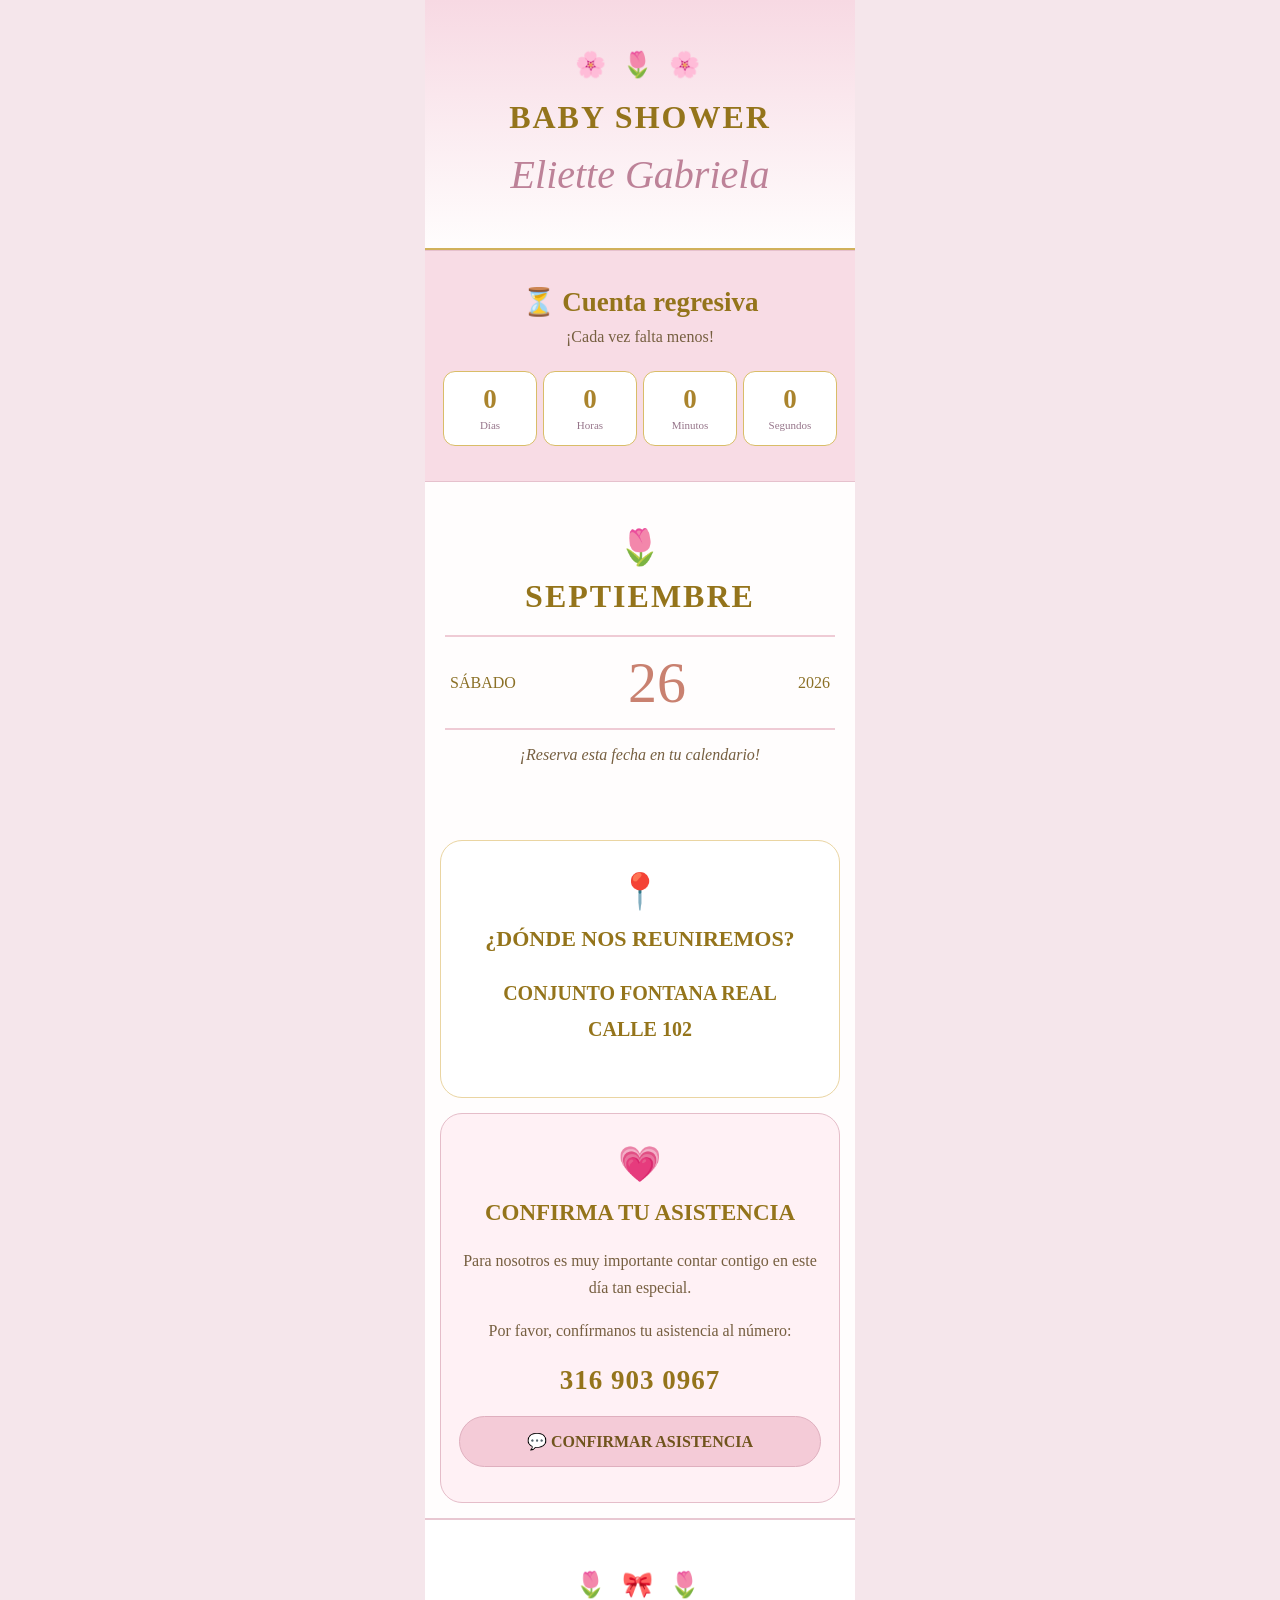
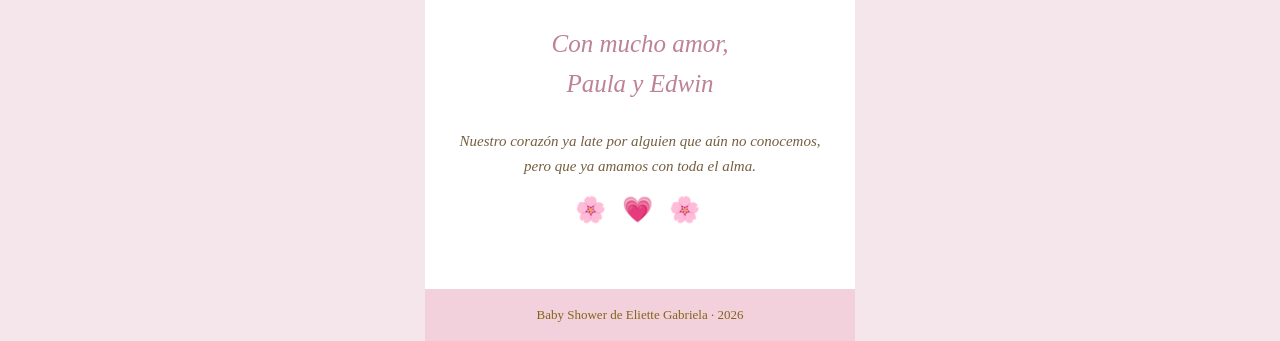
==== commit d552d99f: "Update index.html" ====
--- a/index.html
+++ b/index.html
@@ -31,7 +31,7 @@
 
             <h2>⏳ Cuenta regresiva</h2>
 
-            <p>¡Cada vez falta menos para conocernos!</p>
+            <p>¡Cada vez falta menos!</p>
 
             <div class="contador">
 
@@ -96,11 +96,6 @@
                 CALLE 102
             </p>
 
-            <p>
-                Te esperamos para celebrar juntos
-                la llegada de nuestra princesa.
-            </p>
-
         </section>
 
 
@@ -137,13 +132,6 @@
         <section class="despedida">
 
             <div class="flores">🌷 🎀 🌷</div>
-
-            <h2>¡Gracias por acompañarnos!</h2>
-
-            <p>
-                Tu presencia hará que este día sea
-                aún más especial.
-            </p>
 
             <h3>
                 Con mucho amor,<br>
@@ -226,4 +214,4 @@
 
 </body>
 
-</html>+</html>
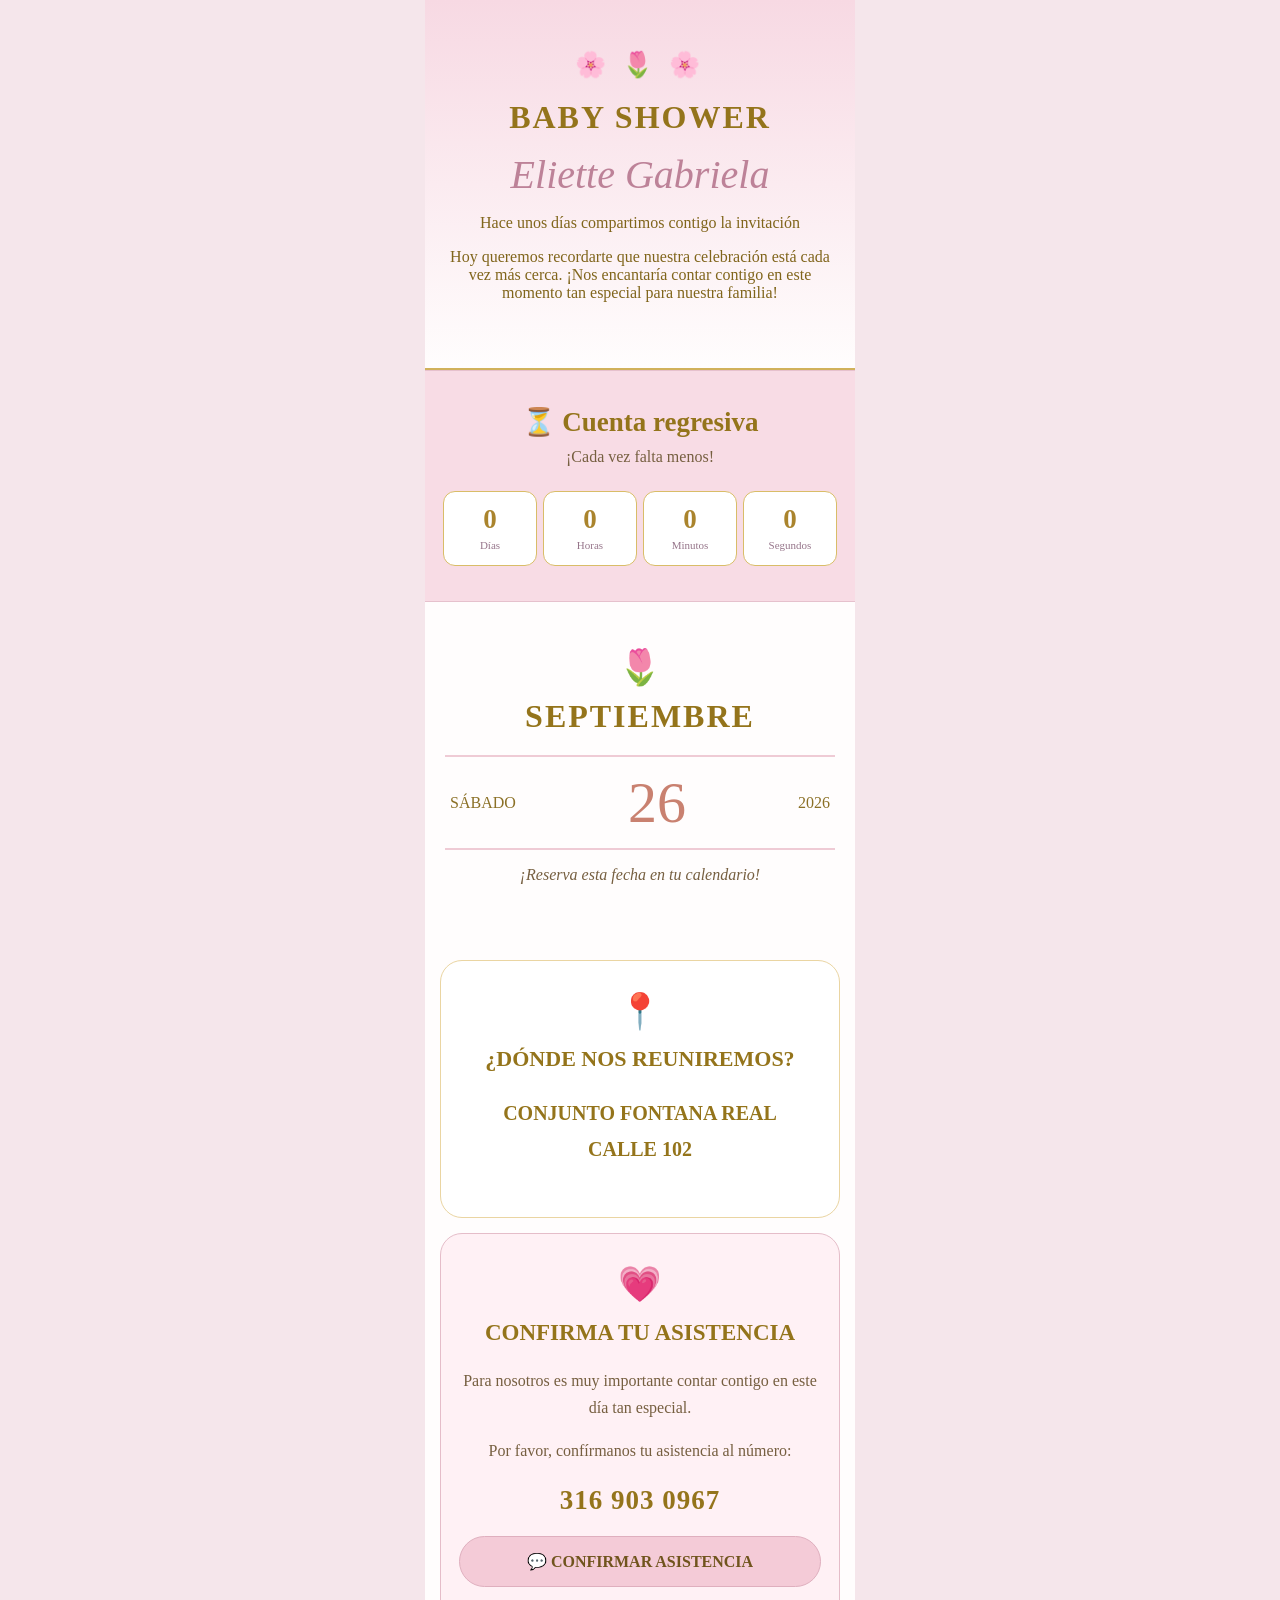
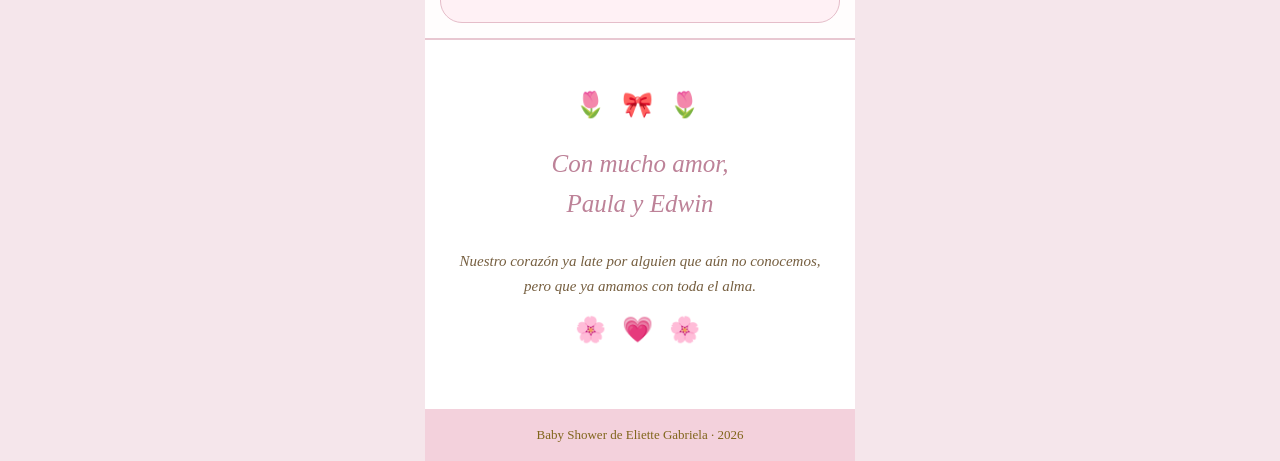
==== commit 509eaf11: "Update index.html" ====
--- a/index.html
+++ b/index.html
@@ -22,6 +22,12 @@
             <h1>BABY SHOWER</h1>
 
             <h2>Eliette Gabriela</h2>
+
+            <p>Hace unos días compartimos contigo la invitación
+            </p>
+            <p>Hoy queremos recordarte que nuestra celebración está cada vez más cerca.
+
+¡Nos encantaría contar contigo en este momento tan especial para nuestra familia!</p>
 
         </header>
 
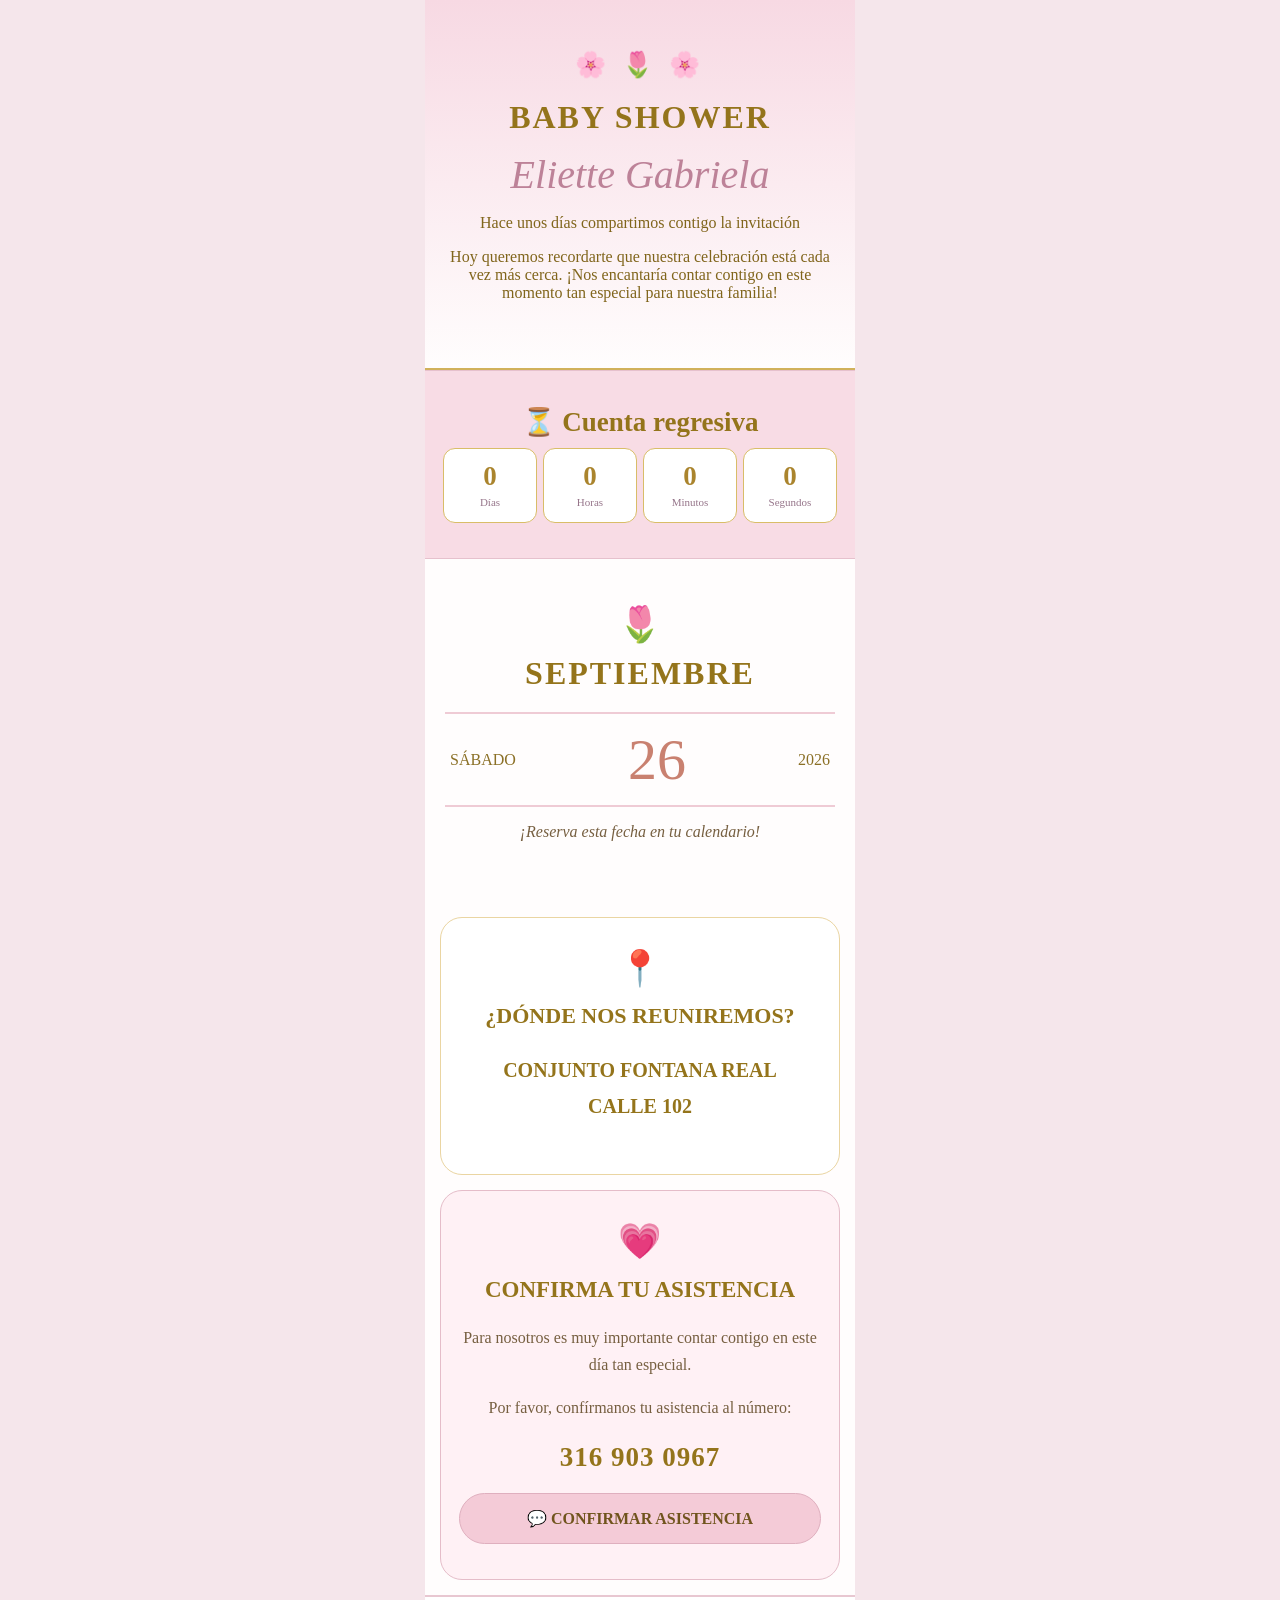
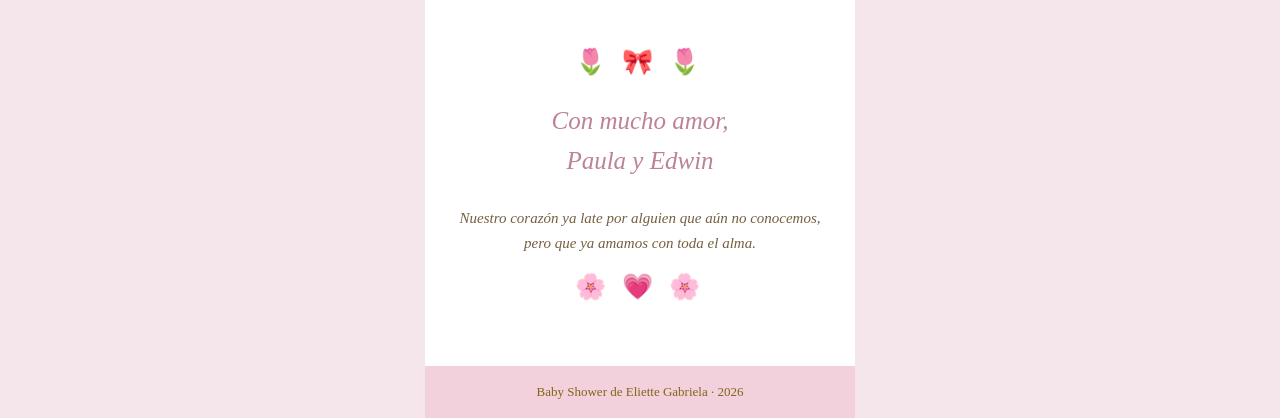
==== commit d20e08c1: "Update index.html" ====
--- a/index.html
+++ b/index.html
@@ -36,8 +36,6 @@
         <section class="cuenta-regresiva">
 
             <h2>⏳ Cuenta regresiva</h2>
-
-            <p>¡Cada vez falta menos!</p>
 
             <div class="contador">
 
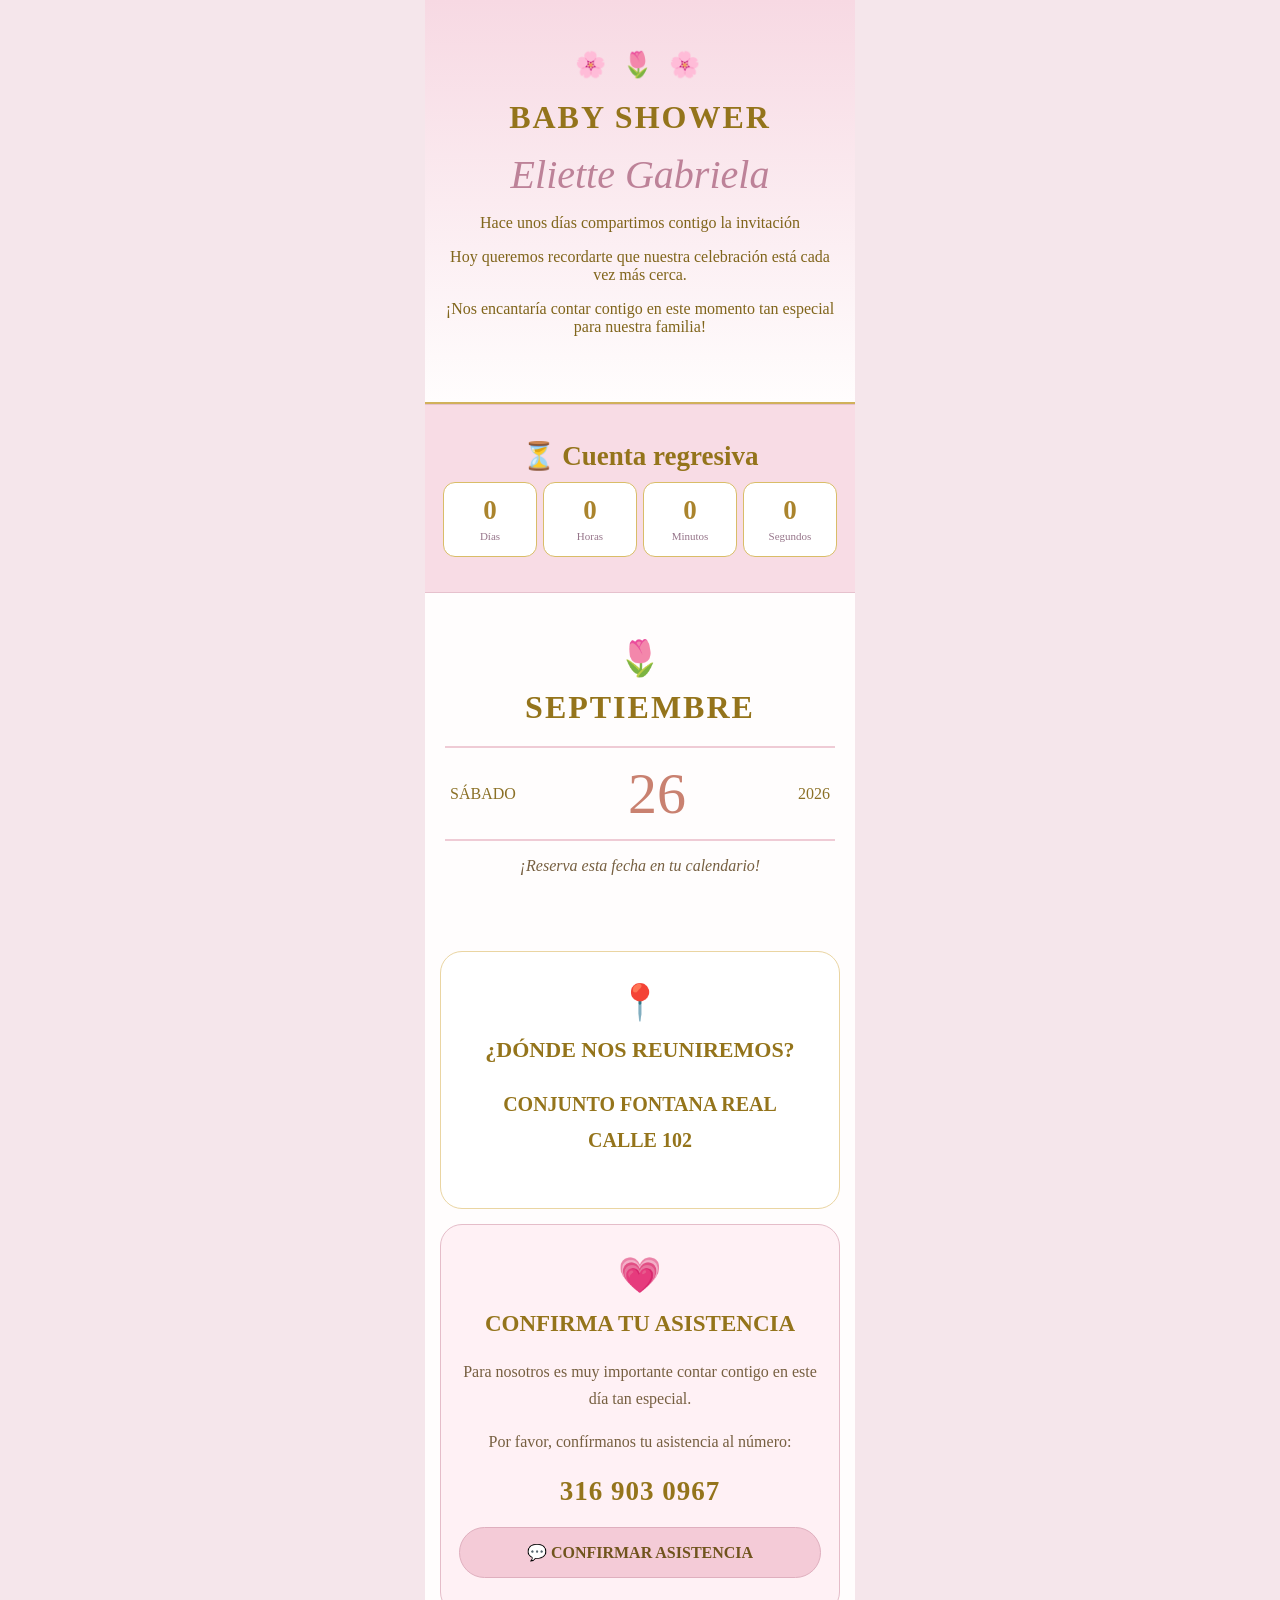
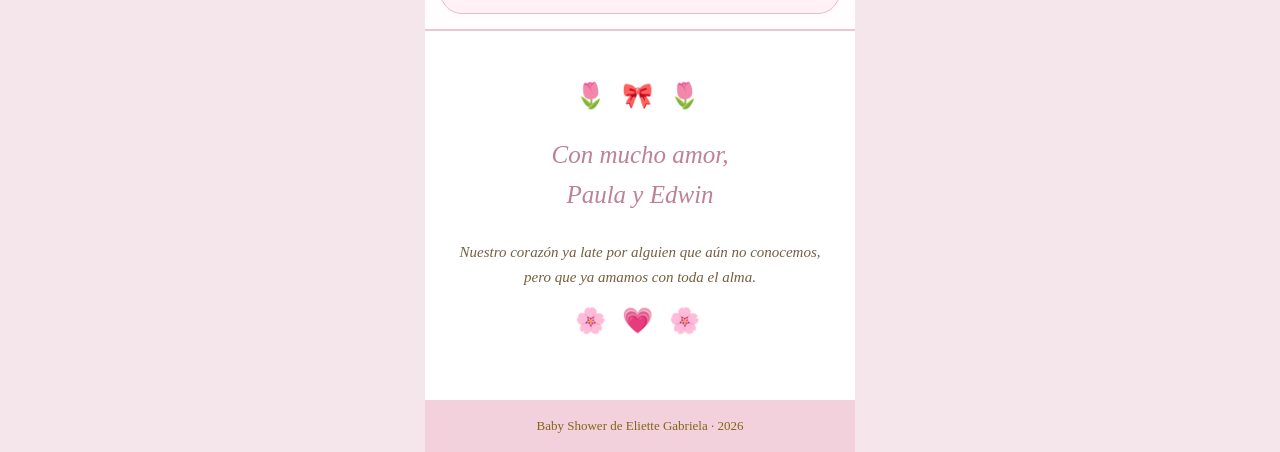
==== commit 37065ac5: "Update index.html" ====
--- a/index.html
+++ b/index.html
@@ -26,8 +26,8 @@
             <p>Hace unos días compartimos contigo la invitación
             </p>
             <p>Hoy queremos recordarte que nuestra celebración está cada vez más cerca.
-
-¡Nos encantaría contar contigo en este momento tan especial para nuestra familia!</p>
+            </p>
+            <p>¡Nos encantaría contar contigo en este momento tan especial para nuestra familia!</p>
 
         </header>
 
